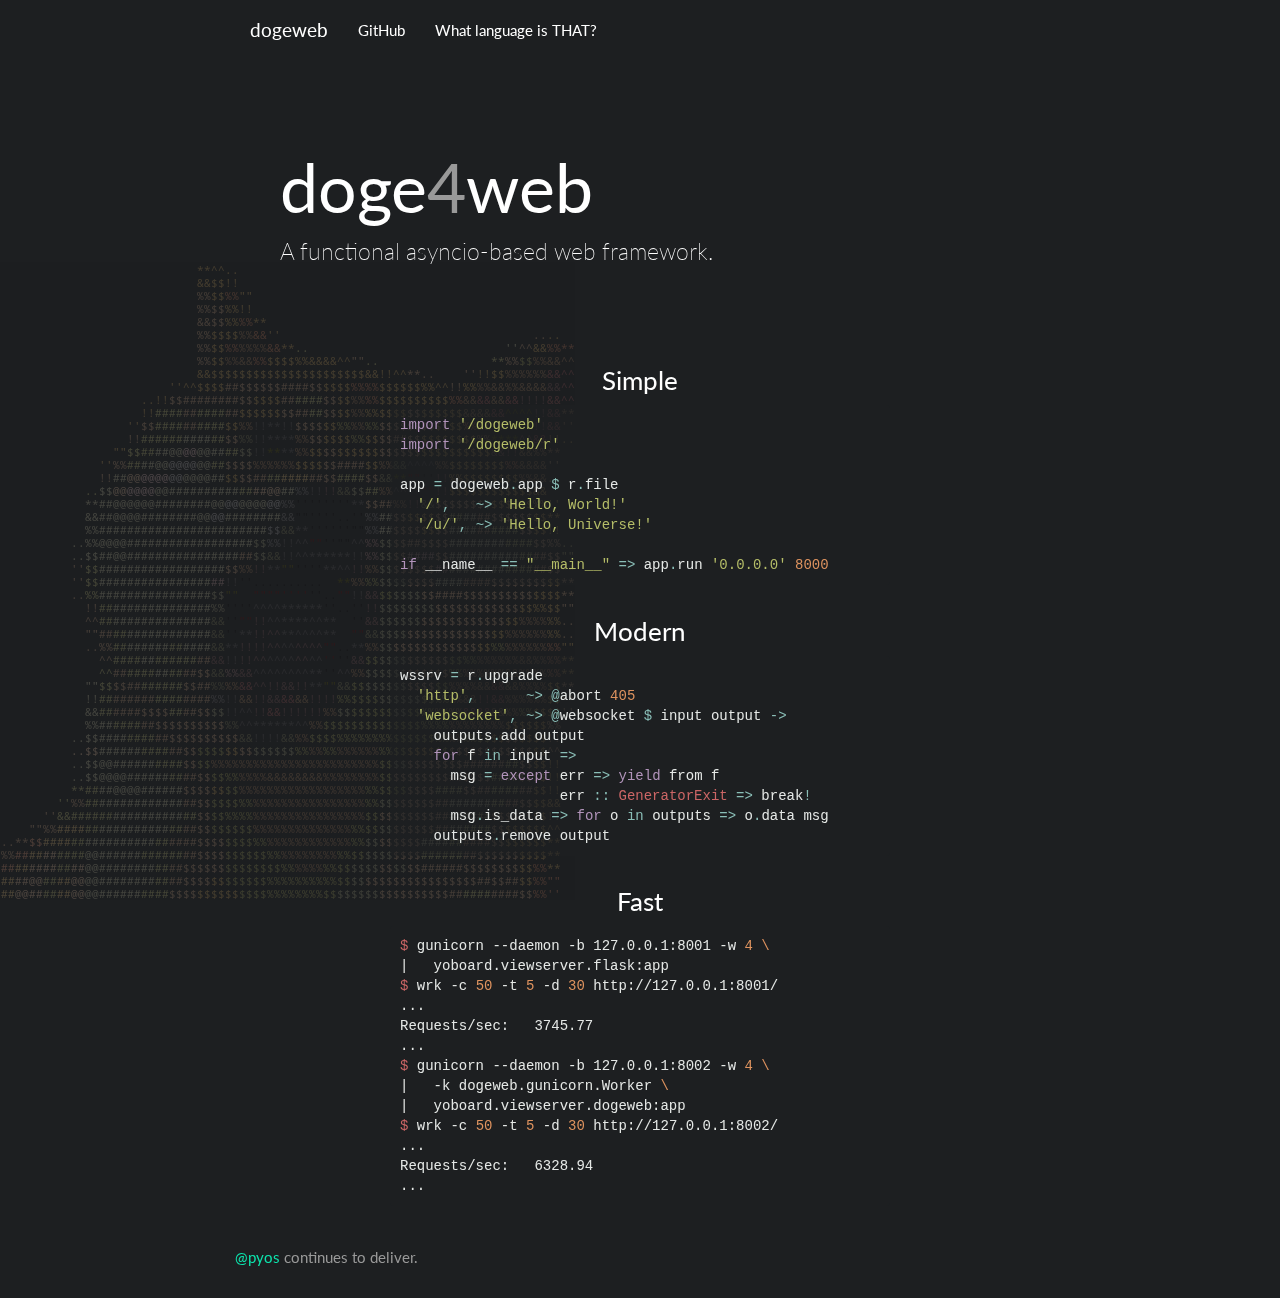
==== index.html @ a889cd98 "Initial commit." ====
<!DOCTYPE html>
<html>
  <head>
    <meta charset="utf-8" />
    <title>dogeweb — so not node.js</title>
    <link rel="stylesheet" href="bootstrap.min.css" />
    <link rel="stylesheet" href="//netdna.bootstrapcdn.com/font-awesome/4.1.0/css/font-awesome.css" />
    <link rel="stylesheet" href="tomorrow_night.css" />
    <script src="//ajax.googleapis.com/ajax/libs/jquery/2.1.0/jquery.min.js"></script>
    <script src="//netdna.bootstrapcdn.com/bootstrap/3.1.1/js/bootstrap.min.js"></script>

    <script>
      $(function () {
        $('[data-load]').each(function () {
          var self = $(this);
          var href = $(this).attr('data-load');
          $.get(href, function (data) { self.replaceWith(data); });
        });
      });
    </script>

    <style>
      html, body {
        background: #1d1f21;
      }

      .background {
        position: fixed;
        left:   0;
        bottom: 0;
        opacity: 0.2;
        z-index: 90;
        background: url(index.bg.png) bottom left no-repeat;
        background-size: contain;
      }

      @media (max-height: 638px) { .background { top:        0; } }
      @media (min-height: 639px) { .background { height: 638px; } }
      @media (max-width:  575px) { .background { right:      0; } }
      @media (min-width:  576px) { .background { width:  638px; } }

      .container {
        position: relative;
        overflow: hidden;
        z-index: 100;
      }

      .navbar-default {
        background: none;
      }

      pre {
        background: rgba(29, 31, 33, 0.5);
        border: none;
        color: inherit;
        font-family: monospace;
      }

      .highlight {
        background: none;
      }

      @media (min-width: 768px) {
        .container, .floating-stuff {
          width: 750px;
        }

        pre {
          width: 500px;
        }

        pre, .floating-stuff {
          margin-left: auto;
          margin-right: auto;
        }
      }

      @media (min-width: 992px) {
        .container, .floating-stuff {
          width: 840px;
        }
      }

      .big-text-container {
        border-radius: 0 !important;
        margin: 0 -15px 15px -15px;
        background: none;
      }

      .floating-stuff {
        position: relative;
        font-size: 1.5em;
        opacity: 0.5;
        top: 6em;
      }

      .floating-stuff > * {
        display: inline-block;
        position: absolute;
        line-height: 1.5em;
      }

      .floating-stuff > *:nth-child(1) { top:  6.0em; left:  40%; }
      .floating-stuff > *:nth-child(2) { top: 12.0em; right: 10%; }
      .floating-stuff > *:nth-child(3) { top: 18.0em; left:  05%; }
      .floating-stuff > *:nth-child(4) { top: 24.0em; right: 25%; }
      .floating-stuff > *:nth-child(5) { top: 30.0em; right: 25%; }

      footer {
        margin-top:    30px;
        margin-bottom: 30px;
      }
    </style>
  </head>
  <body>
    <div class="background"></div>
    <div class="floating-stuff hidden">
      <div>such <a href="https://docs.python.org/3/library/asyncio.html">asyncio</a></div>
      <div>much <a href="http://pyos.github.io/dg/">dg</a></div>
      <div>and <a href="https://github.com/KeepSafe/aiohttp">aiohttp</a></div>
      <div>so <a href="http://flask.pocoo.org/">web framework</a></div>
      <div><a href="http://eu.battle.net/wow/">wow</a></div>
    </div>
    <div class="container">
      <div class="navbar navbar-default navbar-static-top" role="navigation">
        <div class="navbar-header">
          <button type="button" class="navbar-toggle" data-toggle="collapse" data-target=".navbar-collapse">
            <span class="sr-only">Toggle navigation</span>
            <span class="icon-bar"></span>
            <span class="icon-bar"></span>
            <span class="icon-bar"></span>
          </button>
          <a class="navbar-brand" href="." >dogeweb</a>
        </div>
        <div class="navbar-collapse collapse">
          <ul class="nav navbar-nav">
            <li><a href="https://github.com/pyos/dogeweb">GitHub</a></li>
            <li><a href="https://pyos.github.io/dg/">What language is THAT?</a></li>
          </ul>
        </div>
      </div>

      <div class="jumbotron big-text-container">
        <h1>doge<span class="text-muted">4</span>web</h1>
        <p class="lead">
          A functional asyncio-based web framework.
        </p>
      </div>


      <div class="row">
        <h3 class="text-center">Simple</h3>
        <div data-load="index.hello-world.html"></div>
      </div>

      <div class="row">
        <h3 class="text-center">Modern</h3>
        <div data-load="index.websocket.html"></div>
      </div>

      <div class="row">
        <h3 class="text-center">Fast</h3>
        <div data-load="index.wrk.html"></div>
      </div>

      <footer class="text-muted">
        <a href="https://github.com/pyos">@pyos</a> continues to deliver.
      </footer>
    </div>
  </body>
</html>
---- tomorrow_night.css ----
.highlight .hll { background-color: #373b41 }
.highlight  { background: #1d1f21; color: #e5e8e6 }
.highlight .c { color: #969896 } /* Comment */
.highlight .err { color: #cc6666 } /* Error */
.highlight .k { color: #b294bb } /* Keyword */
.highlight .l { color: #de935f } /* Literal */
.highlight .n { color: #e5e8e6 } /* Name */
.highlight .o { color: #8abeb7 } /* Operator */
.highlight .p { color: #e5e8e6 } /* Punctuation */
.highlight .cm { color: #969896 } /* Comment.Multiline */
.highlight .cp { color: #969896 } /* Comment.Preproc */
.highlight .c1 { color: #969896 } /* Comment.Single */
.highlight .cs { color: #969896 } /* Comment.Special */
.highlight .gd { color: #cc6666 } /* Generic.Deleted */
.highlight .ge { font-style: italic } /* Generic.Emph */
.highlight .gh { color: #e5e8e6; font-weight: bold } /* Generic.Heading */
.highlight .gi { color: #b5bd68 } /* Generic.Inserted */
.highlight .gp { color: #969896; font-weight: bold } /* Generic.Prompt */
.highlight .gs { font-weight: bold } /* Generic.Strong */
.highlight .gu { color: #8abeb7; font-weight: bold } /* Generic.Subheading */
.highlight .kc { color: #b294bb } /* Keyword.Constant */
.highlight .kd { color: #b294bb } /* Keyword.Declaration */
.highlight .kn { color: #8abeb7 } /* Keyword.Namespace */
.highlight .kp { color: #b294bb } /* Keyword.Pseudo */
.highlight .kr { color: #b294bb } /* Keyword.Reserved */
.highlight .kt { color: #f0c674 } /* Keyword.Type */
.highlight .ld { color: #b5bd68 } /* Literal.Date */
.highlight .m { color: #de935f } /* Literal.Number */
.highlight .s { color: #b5bd68 } /* Literal.String */
.highlight .na { color: #81a2be } /* Name.Attribute */
.highlight .nb { color: #e5e8e6 } /* Name.Builtin */
.highlight .nc { color: #f0c674 } /* Name.Class */
.highlight .no { color: #cc6666 } /* Name.Constant */
.highlight .nd { color: #8abeb7 } /* Name.Decorator */
.highlight .ni { color: #e5e8e6 } /* Name.Entity */
.highlight .ne { color: #cc6666 } /* Name.Exception */
.highlight .nf { color: #81a2be } /* Name.Function */
.highlight .nl { color: #e5e8e6 } /* Name.Label */
.highlight .nn { color: #f0c674 } /* Name.Namespace */
.highlight .nx { color: #81a2be } /* Name.Other */
.highlight .py { color: #e5e8e6 } /* Name.Property */
.highlight .nt { color: #8abeb7 } /* Name.Tag */
.highlight .nv { color: #cc6666 } /* Name.Variable */
.highlight .ow { color: #8abeb7 } /* Operator.Word */
.highlight .w { color: #e5e8e6 } /* Text.Whitespace */
.highlight .mf { color: #de935f } /* Literal.Number.Float */
.highlight .mh { color: #de935f } /* Literal.Number.Hex */
.highlight .mi { color: #de935f } /* Literal.Number.Integer */
.highlight .mo { color: #de935f } /* Literal.Number.Oct */
.highlight .sb { color: #b5bd68 } /* Literal.String.Backtick */
.highlight .sc { color: #e5e8e6 } /* Literal.String.Char */
.highlight .sd { color: #969896 } /* Literal.String.Doc */
.highlight .s2 { color: #b5bd68 } /* Literal.String.Double */
.highlight .se { color: #de935f } /* Literal.String.Escape */
.highlight .sh { color: #b5bd68 } /* Literal.String.Heredoc */
.highlight .si { color: #de935f } /* Literal.String.Interpol */
.highlight .sx { color: #b5bd68 } /* Literal.String.Other */
.highlight .sr { color: #b5bd68 } /* Literal.String.Regex */
.highlight .s1 { color: #b5bd68 } /* Literal.String.Single */
.highlight .ss { color: #b5bd68 } /* Literal.String.Symbol */
.highlight .bp { color: #e5e8e6 } /* Name.Builtin.Pseudo */
.highlight .vc { color: #cc6666 } /* Name.Variable.Class */
.highlight .vg { color: #cc6666 } /* Name.Variable.Global */
.highlight .vi { color: #cc6666 } /* Name.Variable.Instance */
.highlight .il { color: #de935f } /* Literal.Number.Integer.Long */
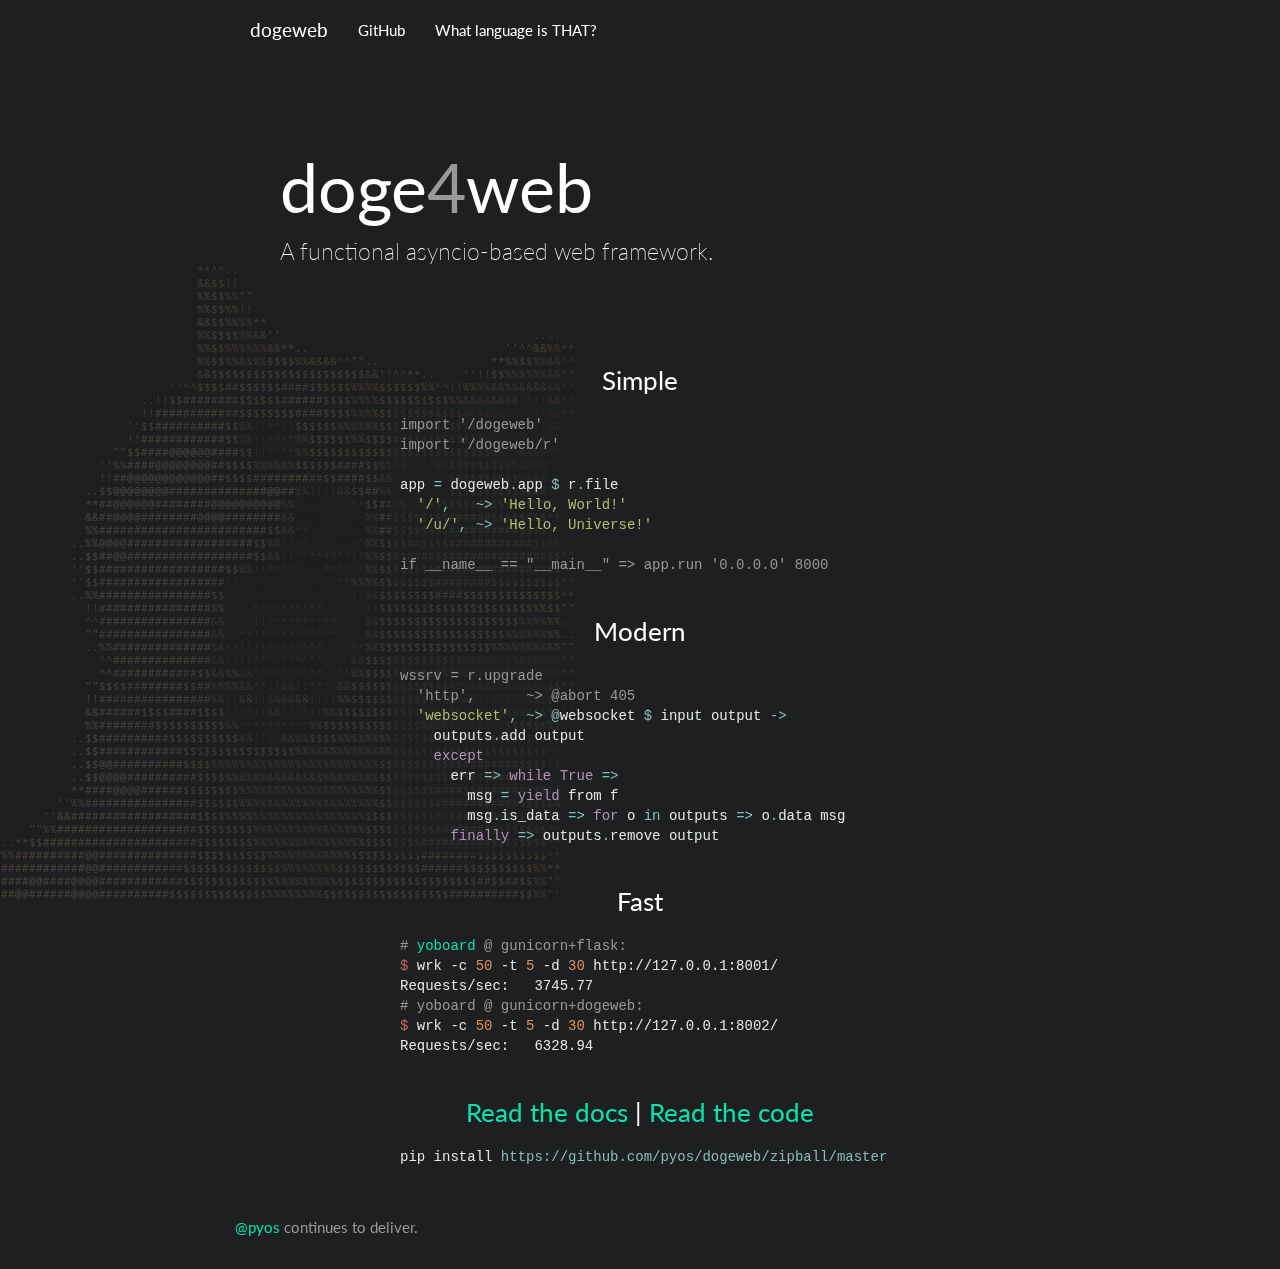
==== commit 0979bc82: "Update the index page." ====
--- a/index.html
+++ b/index.html
@@ -9,7 +9,7 @@
     <script src="//ajax.googleapis.com/ajax/libs/jquery/2.1.0/jquery.min.js"></script>
     <script src="//netdna.bootstrapcdn.com/bootstrap/3.1.1/js/bootstrap.min.js"></script>
 
-    <script>
+    <!--script>
       $(function () {
         $('[data-load]').each(function () {
           var self = $(this);
@@ -17,7 +17,7 @@
           $.get(href, function (data) { self.replaceWith(data); });
         });
       });
-    </script>
+    </script-->
 
     <style>
       html, body {
@@ -150,17 +150,48 @@
 
       <div class="row">
         <h3 class="text-center">Simple</h3>
-        <div data-load="index.hello-world.html"></div>
+        <div class="highlight"><pre><span class="text-muted">import &#39;/dogeweb&#39;</span>
+<span class="text-muted">import &#39;/dogeweb/r&#39;</span>
+
+<span class="n">app</span> <span class="o">=</span> <span class="n">dogeweb</span><span class="o">.</span><span class="n">app</span> <span class="o">$</span> <span class="n">r</span><span class="o">.</span><span class="n">file</span>
+  <span class="s">&#39;/&#39;</span><span class="o">,</span>   <span class="o">~&gt;</span> <span class="s">&#39;Hello, World!&#39;</span>
+  <span class="s">&#39;/u/&#39;</span><span class="o">,</span> <span class="o">~&gt;</span> <span class="s">&#39;Hello, Universe!&#39;</span>
+
+<span class="text-muted">if __name__ == &quot;__main__&quot; =&gt; app.run '0.0.0.0' 8000</span>
+</pre></div>
       </div>
 
       <div class="row">
         <h3 class="text-center">Modern</h3>
-        <div data-load="index.websocket.html"></div>
+        <div class="highlight"><pre><span class="text-muted">wssrv = r.upgrade</span>
+  <span class="text-muted">'http',      ~> @abort 405</span>
+  <span class="s">&#39;websocket&#39;</span><span class="o">,</span> <span class="o">~&gt;</span> <span class="o">@</span><span class="n">websocket</span> <span class="o">$</span> <span class="nb">input</span> <span class="n">output</span> <span class="o">-&gt;</span>
+    <span class="n">outputs</span><span class="o">.</span><span class="n">add</span> <span class="n">output</span>
+    <span class="kr">except
+      <span class="n">err</span> <span class="o">=&gt;</span> <span class="kr">while</span> <span class="cb">True</span> <span class="o">=&gt;</span>
+        <span class="n">msg</span> <span class="o">=</span> <span class="kr">yield</span> <span class="n">from</span> <span class="n">f</span>
+        <span class="n">msg</span><span class="o">.</span><span class="n">is_data</span> <span class="o">=&gt;</span> <span class="kr">for</span> <span class="n">o</span> <span class="ow">in</span> <span class="n">outputs</span> <span class="o">=&gt;</span> <span class="n">o</span><span class="o">.</span><span class="n">data</span> <span class="n">msg</span>
+      <span class="kr">finally</span> <span class="o">=&gt;</span> <span class="n">outputs</span><span class="o">.</span><span class="n">remove</span> <span class="n">output</span>
+</pre></div>
       </div>
 
       <div class="row">
         <h3 class="text-center">Fast</h3>
-        <div data-load="index.wrk.html"></div>
+        <div class="highlight"><pre><span class="text-muted"># <a href="https://github.com/pyos/yoboard">yoboard</a> @ gunicorn+flask:</span>
+<span class="nv">$ </span>wrk -c <span class="m">50</span> -t <span class="m">5</span> -d <span class="m">30</span> http://127.0.0.1:8001/
+Requests/sec:   3745.77
+<span class="text-muted"># yoboard @ gunicorn+dogeweb:</span>
+<span class="nv">$ </span>wrk -c <span class="m">50</span> -t <span class="m">5</span> -d <span class="m">30</span> http://127.0.0.1:8002/
+Requests/sec:   6328.94
+</pre></div>
+      </div>
+
+      <div class="row">
+        <h3 class="text-center">
+          <a href="api/">Read the docs</a> |
+          <a href="https://github.com/pyos/dogeweb">Read the code</a>
+        </h3>
+        <div class="highlight"><pre><span class="n">pip install</span> <span class="o">https://github.com/pyos/dogeweb/zipball/master</span></pre></div>
       </div>
 
       <footer class="text-muted">
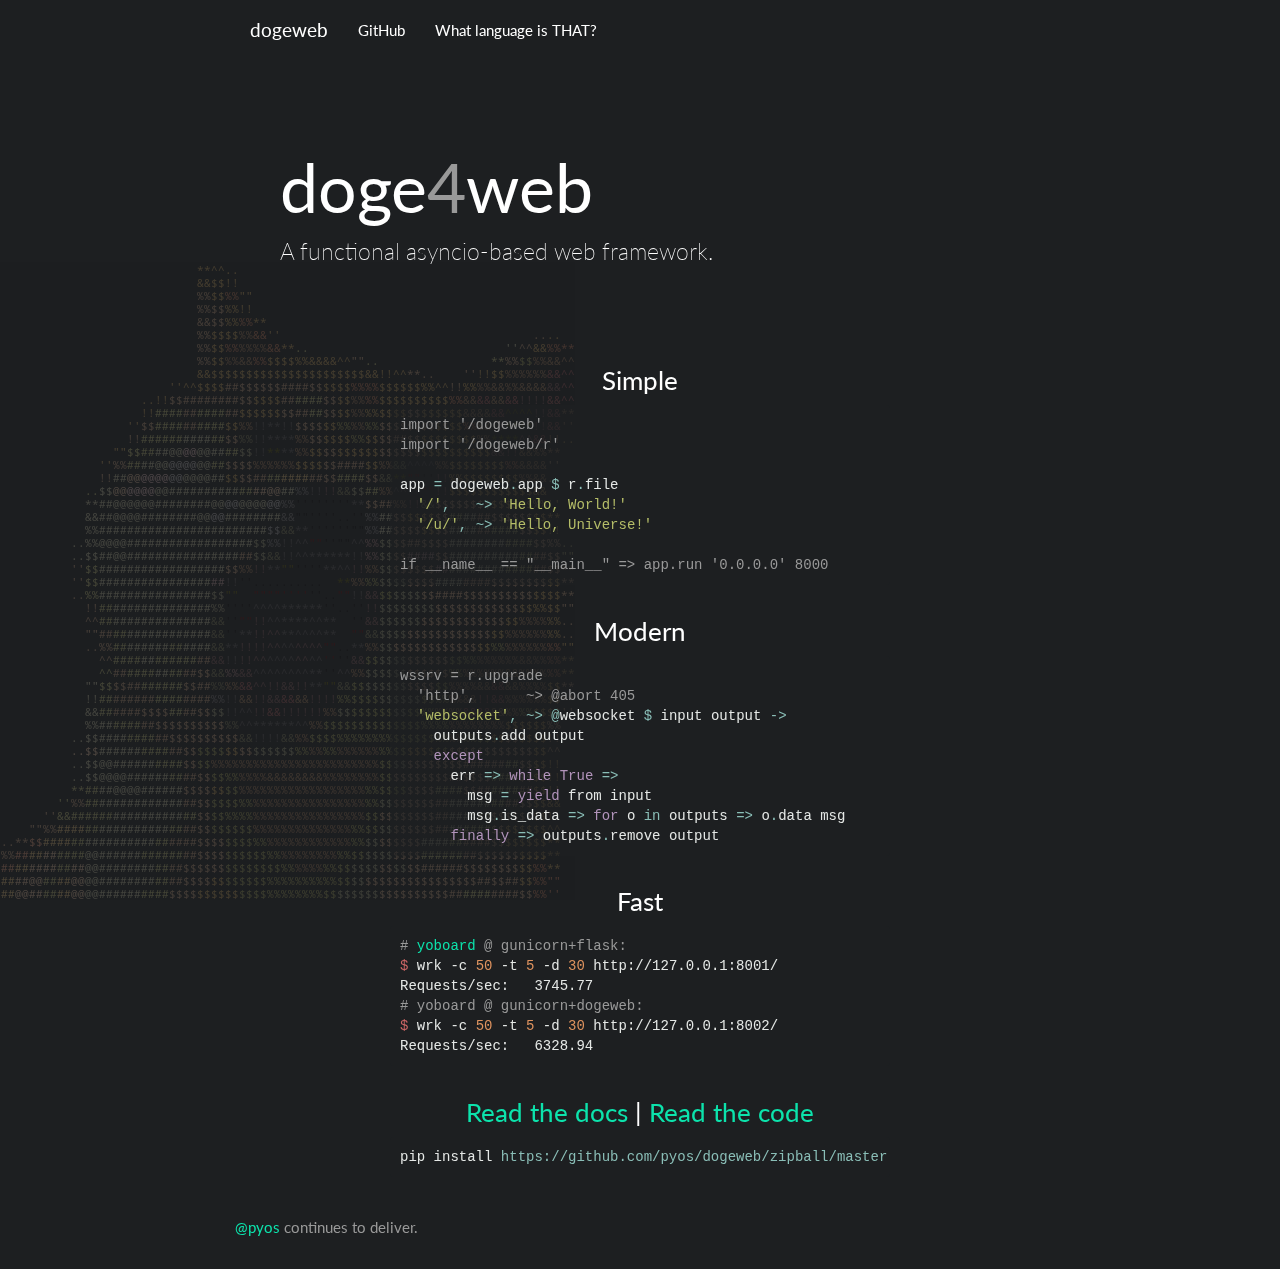
==== commit 8c484193: "Fix a typo in the index page." ====
--- a/index.html
+++ b/index.html
@@ -169,7 +169,7 @@
     <span class="n">outputs</span><span class="o">.</span><span class="n">add</span> <span class="n">output</span>
     <span class="kr">except
       <span class="n">err</span> <span class="o">=&gt;</span> <span class="kr">while</span> <span class="cb">True</span> <span class="o">=&gt;</span>
-        <span class="n">msg</span> <span class="o">=</span> <span class="kr">yield</span> <span class="n">from</span> <span class="n">f</span>
+        <span class="n">msg</span> <span class="o">=</span> <span class="kr">yield</span> <span class="n">from</span> <span class="n">input</span>
         <span class="n">msg</span><span class="o">.</span><span class="n">is_data</span> <span class="o">=&gt;</span> <span class="kr">for</span> <span class="n">o</span> <span class="ow">in</span> <span class="n">outputs</span> <span class="o">=&gt;</span> <span class="n">o</span><span class="o">.</span><span class="n">data</span> <span class="n">msg</span>
       <span class="kr">finally</span> <span class="o">=&gt;</span> <span class="n">outputs</span><span class="o">.</span><span class="n">remove</span> <span class="n">output</span>
 </pre></div>
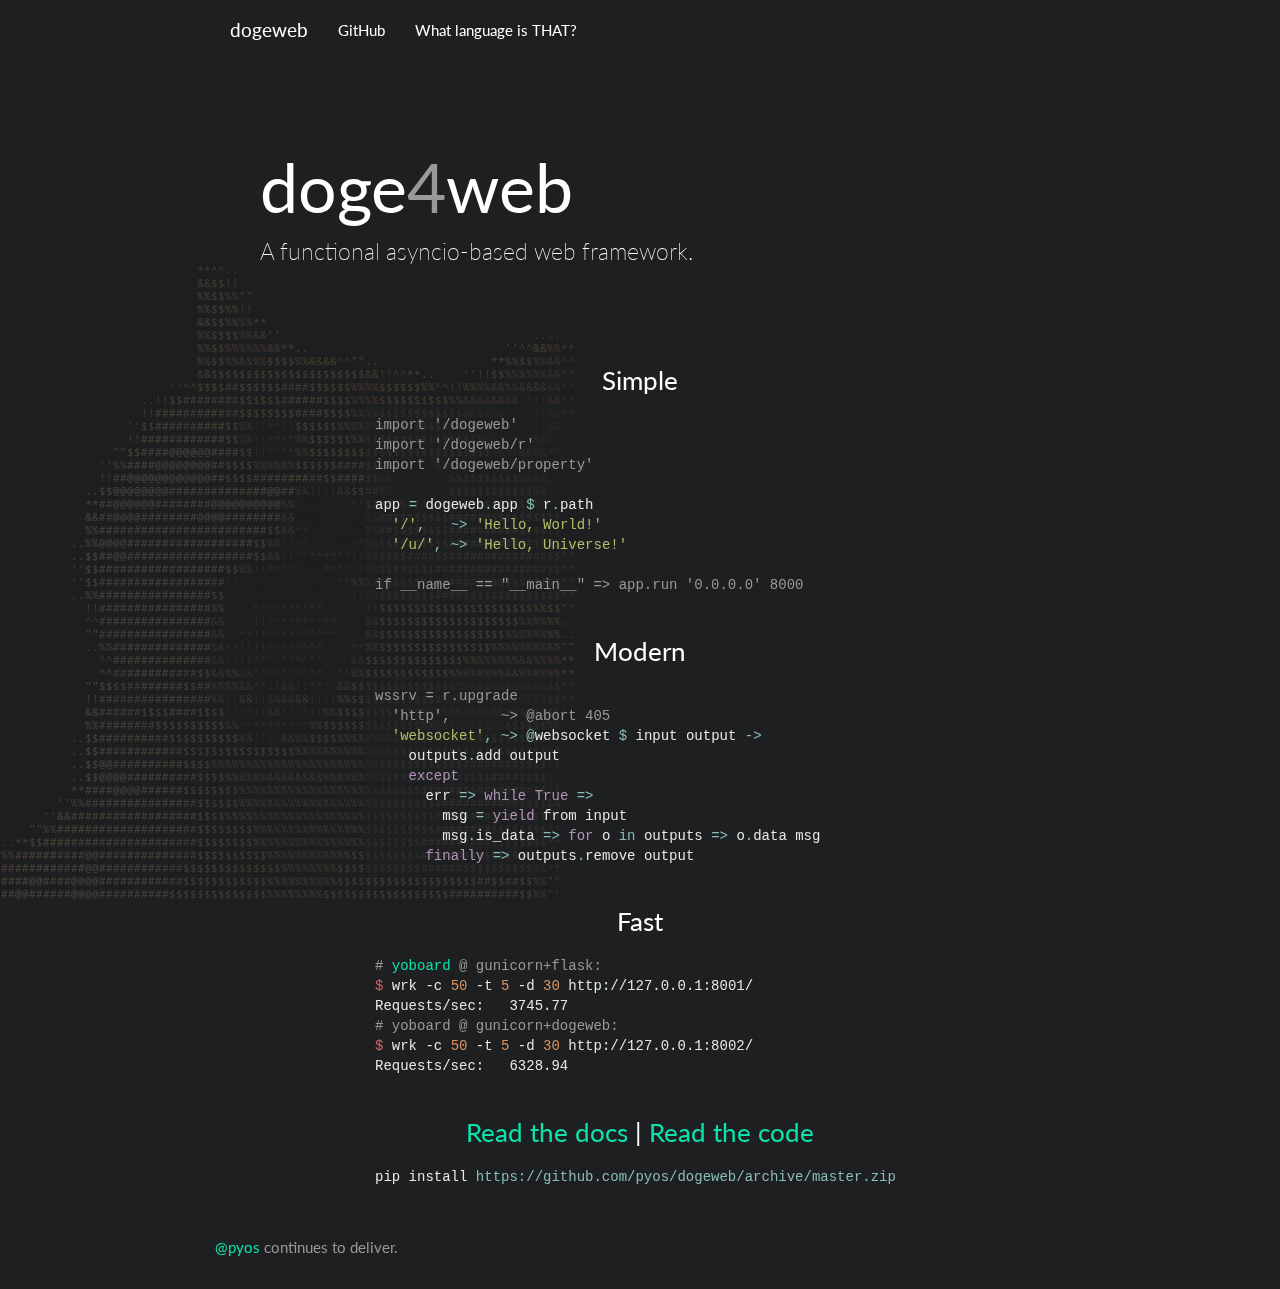
==== commit e795678d: "Update the docs." ====
--- a/index.html
+++ b/index.html
@@ -54,6 +54,8 @@
         border: none;
         color: inherit;
         font-family: monospace;
+        margin-left: 15px;
+        margin-right: 15px;
       }
 
       .highlight {
@@ -62,11 +64,11 @@
 
       @media (min-width: 768px) {
         .container, .floating-stuff {
-          width: 750px;
+          width: 768px;
         }
 
         pre {
-          width: 500px;
+          width: 550px;
         }
 
         pre, .floating-stuff {
@@ -77,7 +79,7 @@
 
       @media (min-width: 992px) {
         .container, .floating-stuff {
-          width: 840px;
+          width: 880px;
         }
       }
 
@@ -152,8 +154,9 @@
         <h3 class="text-center">Simple</h3>
         <div class="highlight"><pre><span class="text-muted">import &#39;/dogeweb&#39;</span>
 <span class="text-muted">import &#39;/dogeweb/r&#39;</span>
-
-<span class="n">app</span> <span class="o">=</span> <span class="n">dogeweb</span><span class="o">.</span><span class="n">app</span> <span class="o">$</span> <span class="n">r</span><span class="o">.</span><span class="n">file</span>
+<span class="text-muted">import &#39;/dogeweb/property&#39;</span>
+
+<span class="n">app</span> <span class="o">=</span> <span class="n">dogeweb</span><span class="o">.</span><span class="n">app</span> <span class="o">$</span> <span class="n">r</span><span class="o">.</span><span class="n">path</span>
   <span class="s">&#39;/&#39;</span><span class="o">,</span>   <span class="o">~&gt;</span> <span class="s">&#39;Hello, World!&#39;</span>
   <span class="s">&#39;/u/&#39;</span><span class="o">,</span> <span class="o">~&gt;</span> <span class="s">&#39;Hello, Universe!&#39;</span>
 
@@ -191,7 +194,7 @@
           <a href="api/">Read the docs</a> |
           <a href="https://github.com/pyos/dogeweb">Read the code</a>
         </h3>
-        <div class="highlight"><pre><span class="n">pip install</span> <span class="o">https://github.com/pyos/dogeweb/zipball/master</span></pre></div>
+        <div class="highlight"><pre><span class="n">pip install</span> <span class="o">https://github.com/pyos/dogeweb/archive/master.zip</span></pre></div>
       </div>
 
       <footer class="text-muted">
